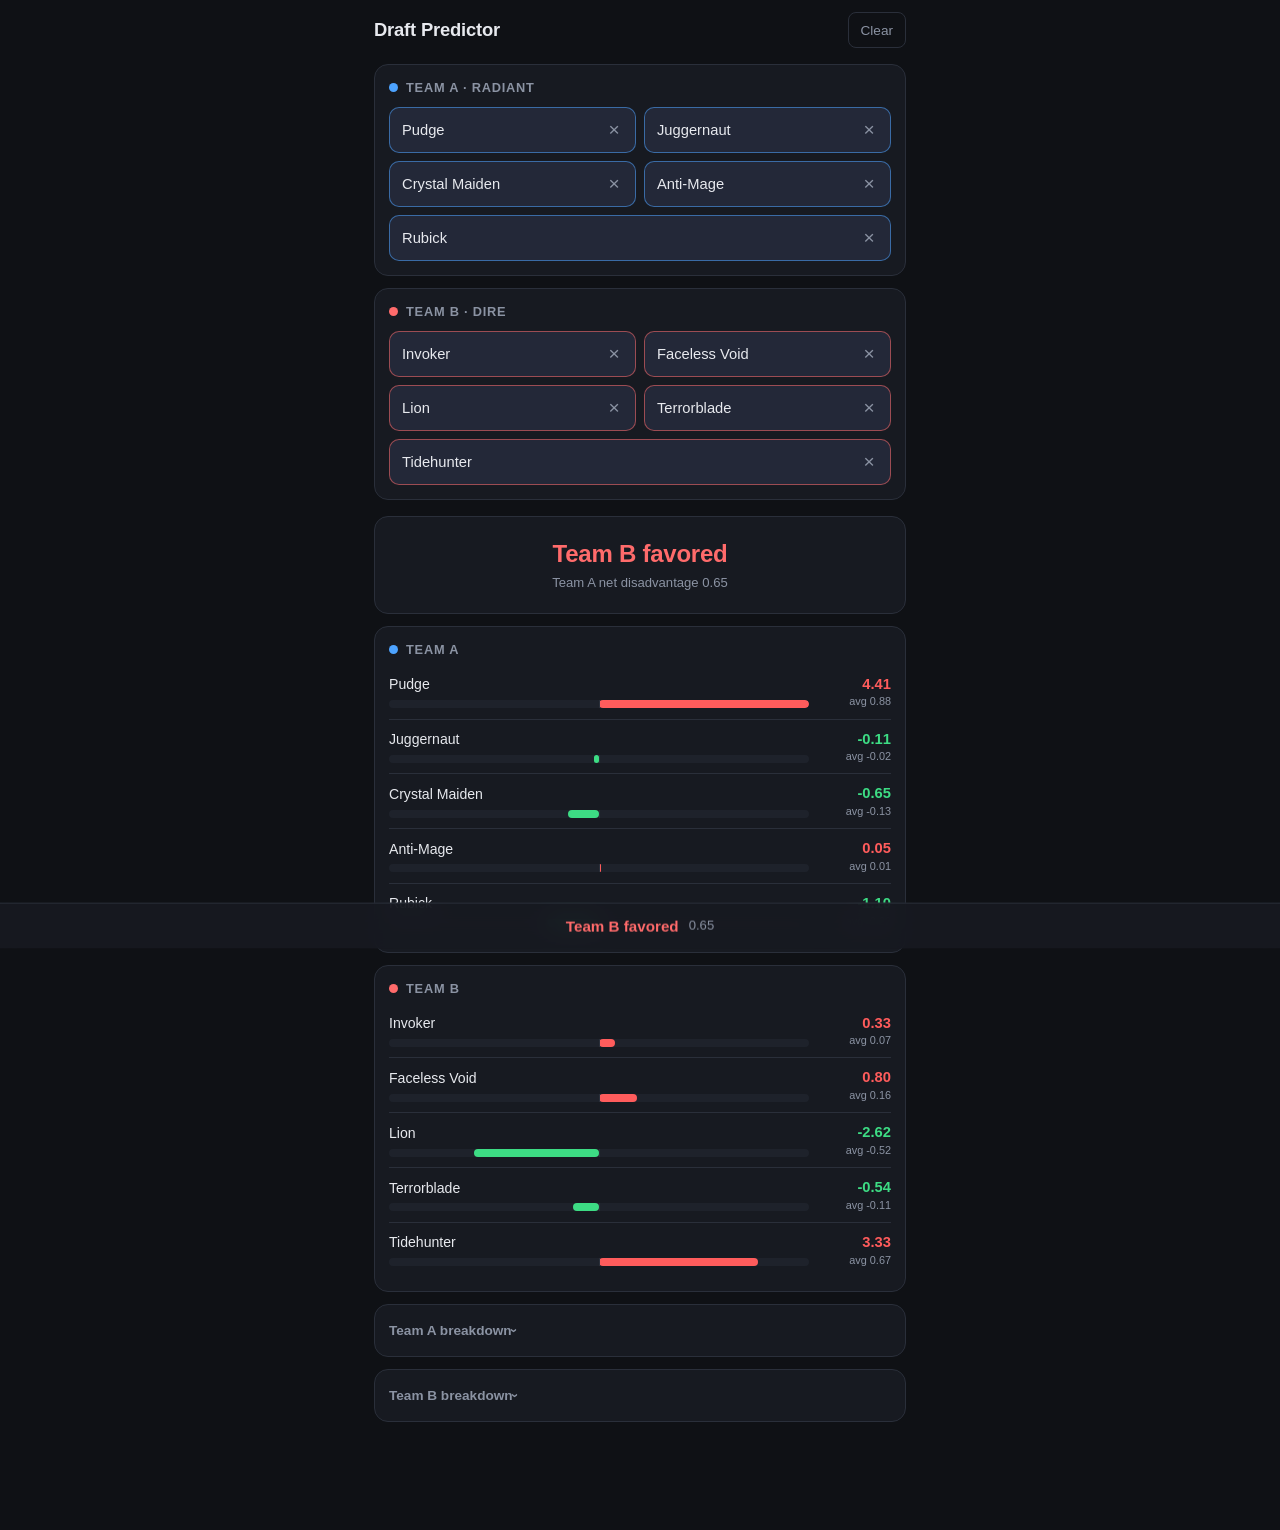
==== index.html @ d9825dd0 "Dota 2 draft predictor: standalone mobile web app Touch-first PWA port of the Flask predictor -- run" ====
<!DOCTYPE html>
<html lang="en">
<head>
  <meta charset="UTF-8">
  <meta name="viewport" content="width=device-width, initial-scale=1, viewport-fit=cover">
  <meta name="theme-color" content="#0f1115">
  <meta name="apple-mobile-web-app-capable" content="yes">
  <meta name="mobile-web-app-capable" content="yes">
  <meta name="apple-mobile-web-app-status-bar-style" content="black-translucent">
  <meta name="apple-mobile-web-app-title" content="Draft Predictor">
  <title>Dota 2 Draft Predictor</title>
  <link rel="manifest" href="manifest.webmanifest">
  <link rel="apple-touch-icon" href="icon-180.png">
  <link rel="icon" href="icon-192.png">
  <link rel="stylesheet" href="style.css">
</head>
<body>
  <div class="app">
    <header>
      <h1>Draft Predictor</h1>
      <button type="button" class="clear-btn" id="clear" disabled>Clear</button>
    </header>

    <section class="team" data-team="a">
      <h2><span class="dot dot-a"></span>Team A &middot; Radiant</h2>
      <div class="slots" id="slots-a"></div>
    </section>

    <section class="team" data-team="b">
      <h2><span class="dot dot-b"></span>Team B &middot; Dire</h2>
      <div class="slots" id="slots-b"></div>
    </section>

    <div id="output"></div>
  </div>

  <div class="mini-verdict" id="mini-verdict" aria-hidden="true"></div>

  <div class="sheet" id="sheet" hidden>
    <div class="sheet-head">
      <input type="search" id="search" placeholder="Search heroes" autocomplete="off"
             autocorrect="off" autocapitalize="off" spellcheck="false">
      <button type="button" id="sheet-cancel">Cancel</button>
    </div>
    <div class="sheet-title" id="sheet-title">Pick a hero</div>
    <div class="hero-list" id="hero-list"></div>
  </div>

  <script src="data.js"></script>
  <script src="app.js"></script>
  <script src="sw-register.js"></script>
</body>
</html>
---- style.css ----
:root {
  --bg: #0f1115;
  --panel: #171a21;
  --panel-2: #1e222b;
  --border: #2a2f3a;
  --text: #e7e9ee;
  --muted: #8b93a3;
  --team-a: #4da3ff;
  --team-b: #ff6b6b;
  --good: #3ddc84;
  --bad: #ff5c5c;
  --safe-top: env(safe-area-inset-top, 0px);
  --safe-bottom: env(safe-area-inset-bottom, 0px);
}

* { box-sizing: border-box; }

html {
  -webkit-text-size-adjust: 100%;
  background: var(--bg);
  color-scheme: dark;
}

body {
  margin: 0;
  font-family: -apple-system, BlinkMacSystemFont, "Segoe UI", Roboto, sans-serif;
  background: var(--bg);
  color: var(--text);
  font-size: 16px;
  line-height: 1.4;
  -webkit-tap-highlight-color: transparent;
  overscroll-behavior-y: contain;
}

button, input {
  font-family: inherit;
  color: inherit;
}

/* Anything tappable gets a finger-sized target and no text selection. */
button {
  min-height: 44px;
  border: none;
  background: none;
  cursor: pointer;
  -webkit-user-select: none;
  user-select: none;
}

.app {
  max-width: 560px;
  margin: 0 auto;
  padding: calc(var(--safe-top) + 12px) 14px calc(var(--safe-bottom) + 96px);
}

/* --- header --- */

header {
  display: flex;
  align-items: center;
  justify-content: space-between;
  gap: 12px;
  margin-bottom: 16px;
}

header h1 {
  font-size: 1.15rem;
  font-weight: 700;
  margin: 0;
  letter-spacing: -0.01em;
}

.clear-btn {
  font-size: 0.85rem;
  color: var(--muted);
  padding: 8px 12px;
  border-radius: 8px;
  border: 1px solid var(--border);
  min-height: 36px;
}

.clear-btn:disabled { opacity: 0.35; }

/* --- team cards --- */

.team {
  background: var(--panel);
  border: 1px solid var(--border);
  border-radius: 14px;
  padding: 14px;
  margin-bottom: 12px;
}

.team h2 {
  font-size: 0.8rem;
  text-transform: uppercase;
  letter-spacing: 0.06em;
  color: var(--muted);
  margin: 0 0 10px;
  display: flex;
  align-items: center;
  gap: 8px;
}

.dot {
  width: 9px;
  height: 9px;
  border-radius: 50%;
  flex: none;
}

.dot-a { background: var(--team-a); }
.dot-b { background: var(--team-b); }

.slots {
  display: grid;
  grid-template-columns: 1fr 1fr;
  gap: 8px;
}

/* 5 slots in a 2-column grid: the last one spans the full width. */
.slots .slot:nth-child(5) { grid-column: 1 / -1; }

.slot {
  display: flex;
  align-items: center;
  gap: 6px;
  width: 100%;
  min-height: 46px;
  padding: 0 6px 0 12px;
  background: var(--panel-2);
  border: 1px solid var(--border);
  border-radius: 10px;
  font-size: 0.92rem;
  text-align: left;
  transition: border-color 0.12s, background 0.12s;
}

.slot .label {
  flex: 1;
  min-width: 0;
  overflow: hidden;
  text-overflow: ellipsis;
  white-space: nowrap;
}

.slot.empty .label { color: var(--muted); }
.slot.filled { background: #232838; }
.team[data-team="a"] .slot.filled { border-color: rgba(77, 163, 255, 0.55); }
.team[data-team="b"] .slot.filled { border-color: rgba(255, 107, 107, 0.55); }
.slot:active { background: #2b3142; }

.slot .remove {
  flex: none;
  width: 30px;
  min-height: 30px;
  height: 30px;
  border-radius: 8px;
  color: var(--muted);
  font-size: 1.2rem;
  line-height: 1;
  display: flex;
  align-items: center;
  justify-content: center;
}

.slot .remove:active { background: rgba(255, 255, 255, 0.08); }

/* --- verdict --- */

.verdict {
  background: var(--panel);
  border: 1px solid var(--border);
  border-radius: 14px;
  padding: 20px 16px;
  text-align: center;
  margin: 16px 0 12px;
}

.verdict .winner {
  font-size: 1.5rem;
  font-weight: 700;
  margin-bottom: 4px;
  letter-spacing: -0.01em;
}

.verdict .winner.team-a { color: var(--team-a); }
.verdict .winner.team-b { color: var(--team-b); }
.verdict .winner.toss-up { color: var(--muted); }

.verdict .total {
  color: var(--muted);
  font-size: 0.82rem;
  font-variant-numeric: tabular-nums;
}

.verdict .hint {
  color: var(--muted);
  font-size: 0.88rem;
}

.verdict .note {
  margin-top: 10px;
  font-size: 0.75rem;
  color: #c9a227;
}

/* Compact copy of the verdict, pinned while the real one is off-screen. */
.mini-verdict {
  position: fixed;
  left: 0;
  right: 0;
  bottom: 0;
  z-index: 40;
  display: flex;
  align-items: center;
  justify-content: center;
  gap: 10px;
  padding: 12px 16px calc(var(--safe-bottom) + 12px);
  background: rgba(23, 26, 33, 0.92);
  -webkit-backdrop-filter: blur(12px);
  backdrop-filter: blur(12px);
  border-top: 1px solid var(--border);
  font-size: 0.95rem;
  font-weight: 600;
  transform: translateY(105%);
  transition: transform 0.2s ease;
}

.mini-verdict.show { transform: translateY(0); }
.mini-verdict .team-a { color: var(--team-a); }
.mini-verdict .team-b { color: var(--team-b); }
.mini-verdict .toss-up { color: var(--muted); }

.mini-verdict .num {
  color: var(--muted);
  font-weight: 500;
  font-size: 0.82rem;
  font-variant-numeric: tabular-nums;
}

/* --- per-hero bars --- */

.bars {
  background: var(--panel);
  border: 1px solid var(--border);
  border-radius: 14px;
  padding: 14px;
  margin-bottom: 12px;
}

.hero-row {
  display: grid;
  grid-template-columns: minmax(0, 1fr) 72px;
  align-items: center;
  gap: 10px;
  padding: 9px 0;
  border-bottom: 1px solid var(--border);
}

.hero-row:last-child { border-bottom: none; }

.hero-row .name {
  font-size: 0.88rem;
  overflow: hidden;
  text-overflow: ellipsis;
  white-space: nowrap;
  margin-bottom: 5px;
}

/* Bars grow from a centre line: left = favourable, right = unfavourable. */
.bar-track {
  position: relative;
  height: 8px;
  background: var(--panel-2);
  border-radius: 5px;
  overflow: hidden;
}

.bar-track::after {
  content: "";
  position: absolute;
  left: 50%;
  top: 0;
  bottom: 0;
  width: 1px;
  background: var(--border);
}

.bar-fill {
  position: absolute;
  top: 0;
  bottom: 0;
  border-radius: 5px;
  transition: left 0.18s, width 0.18s;
}

.bar-fill.good { background: var(--good); }
.bar-fill.bad { background: var(--bad); }

.hero-row .value {
  text-align: right;
  font-variant-numeric: tabular-nums;
}

.hero-row .value .total {
  font-weight: 600;
  font-size: 0.92rem;
}

.hero-row .value .avg {
  font-size: 0.68rem;
  color: var(--muted);
}

.value.good .total { color: var(--good); }
.value.bad .total { color: var(--bad); }
.value.flat .total { color: var(--muted); }

/* --- breakdown tables --- */

details {
  background: var(--panel);
  border: 1px solid var(--border);
  border-radius: 14px;
  padding: 4px 14px;
  margin-bottom: 12px;
}

summary {
  cursor: pointer;
  font-weight: 600;
  font-size: 0.85rem;
  color: var(--muted);
  padding: 12px 0;
  list-style: none;
}

summary::-webkit-details-marker { display: none; }
summary::after { content: " ›"; display: inline-block; transform: rotate(90deg); }
details[open] summary::after { transform: rotate(-90deg); }

table {
  width: 100%;
  border-collapse: collapse;
  margin-bottom: 12px;
  font-size: 0.8rem;
}

th, td {
  text-align: left;
  padding: 6px 4px;
  border-bottom: 1px solid var(--border);
}

th {
  color: var(--muted);
  font-weight: 600;
  font-size: 0.72rem;
  text-transform: uppercase;
  letter-spacing: 0.04em;
}

td:last-child, th:last-child {
  text-align: right;
  font-variant-numeric: tabular-nums;
}

td.good { color: var(--good); }
td.bad { color: var(--bad); }
td.flat { color: var(--muted); }

.footnote {
  color: var(--muted);
  font-size: 0.72rem;
  text-align: center;
  line-height: 1.5;
  margin-top: 18px;
}

/* --- hero picker sheet --- */

.sheet {
  position: fixed;
  inset: 0;
  z-index: 100;
  display: flex;
  flex-direction: column;
  background: var(--bg);
  padding-top: var(--safe-top);
}

.sheet[hidden] { display: none; }

.sheet-head {
  display: flex;
  align-items: center;
  gap: 10px;
  padding: 10px 14px;
  border-bottom: 1px solid var(--border);
}

.sheet-head input {
  flex: 1;
  min-width: 0;
  /* 16px keeps iOS Safari from zooming the page when the field is focused. */
  font-size: 16px;
  padding: 11px 14px;
  background: var(--panel-2);
  border: 1px solid var(--border);
  border-radius: 10px;
}

.sheet-head input:focus {
  outline: none;
  border-color: var(--team-a);
}

.sheet-head button {
  flex: none;
  color: var(--team-a);
  font-size: 0.95rem;
  padding: 0 4px;
}

.sheet-title {
  padding: 10px 16px 4px;
  font-size: 0.75rem;
  text-transform: uppercase;
  letter-spacing: 0.06em;
  color: var(--muted);
}

.hero-list {
  flex: 1;
  overflow-y: auto;
  -webkit-overflow-scrolling: touch;
  padding: 4px 8px calc(var(--safe-bottom) + 20px);
}

.hero-option {
  display: flex;
  align-items: center;
  justify-content: space-between;
  gap: 10px;
  width: 100%;
  min-height: 48px;
  padding: 0 12px;
  border-radius: 10px;
  font-size: 0.98rem;
  text-align: left;
}

.hero-option:active { background: var(--panel-2); }
.hero-option.taken { color: var(--muted); }

.hero-option .taken-tag {
  font-size: 0.7rem;
  text-transform: uppercase;
  letter-spacing: 0.05em;
  padding: 3px 7px;
  border-radius: 6px;
  border: 1px solid var(--border);
  flex: none;
}

.hero-option .taken-tag.a { color: var(--team-a); border-color: rgba(77, 163, 255, 0.4); }
.hero-option .taken-tag.b { color: var(--team-b); border-color: rgba(255, 107, 107, 0.4); }

.empty-msg {
  color: var(--muted);
  text-align: center;
  padding: 32px 16px;
  font-size: 0.9rem;
}
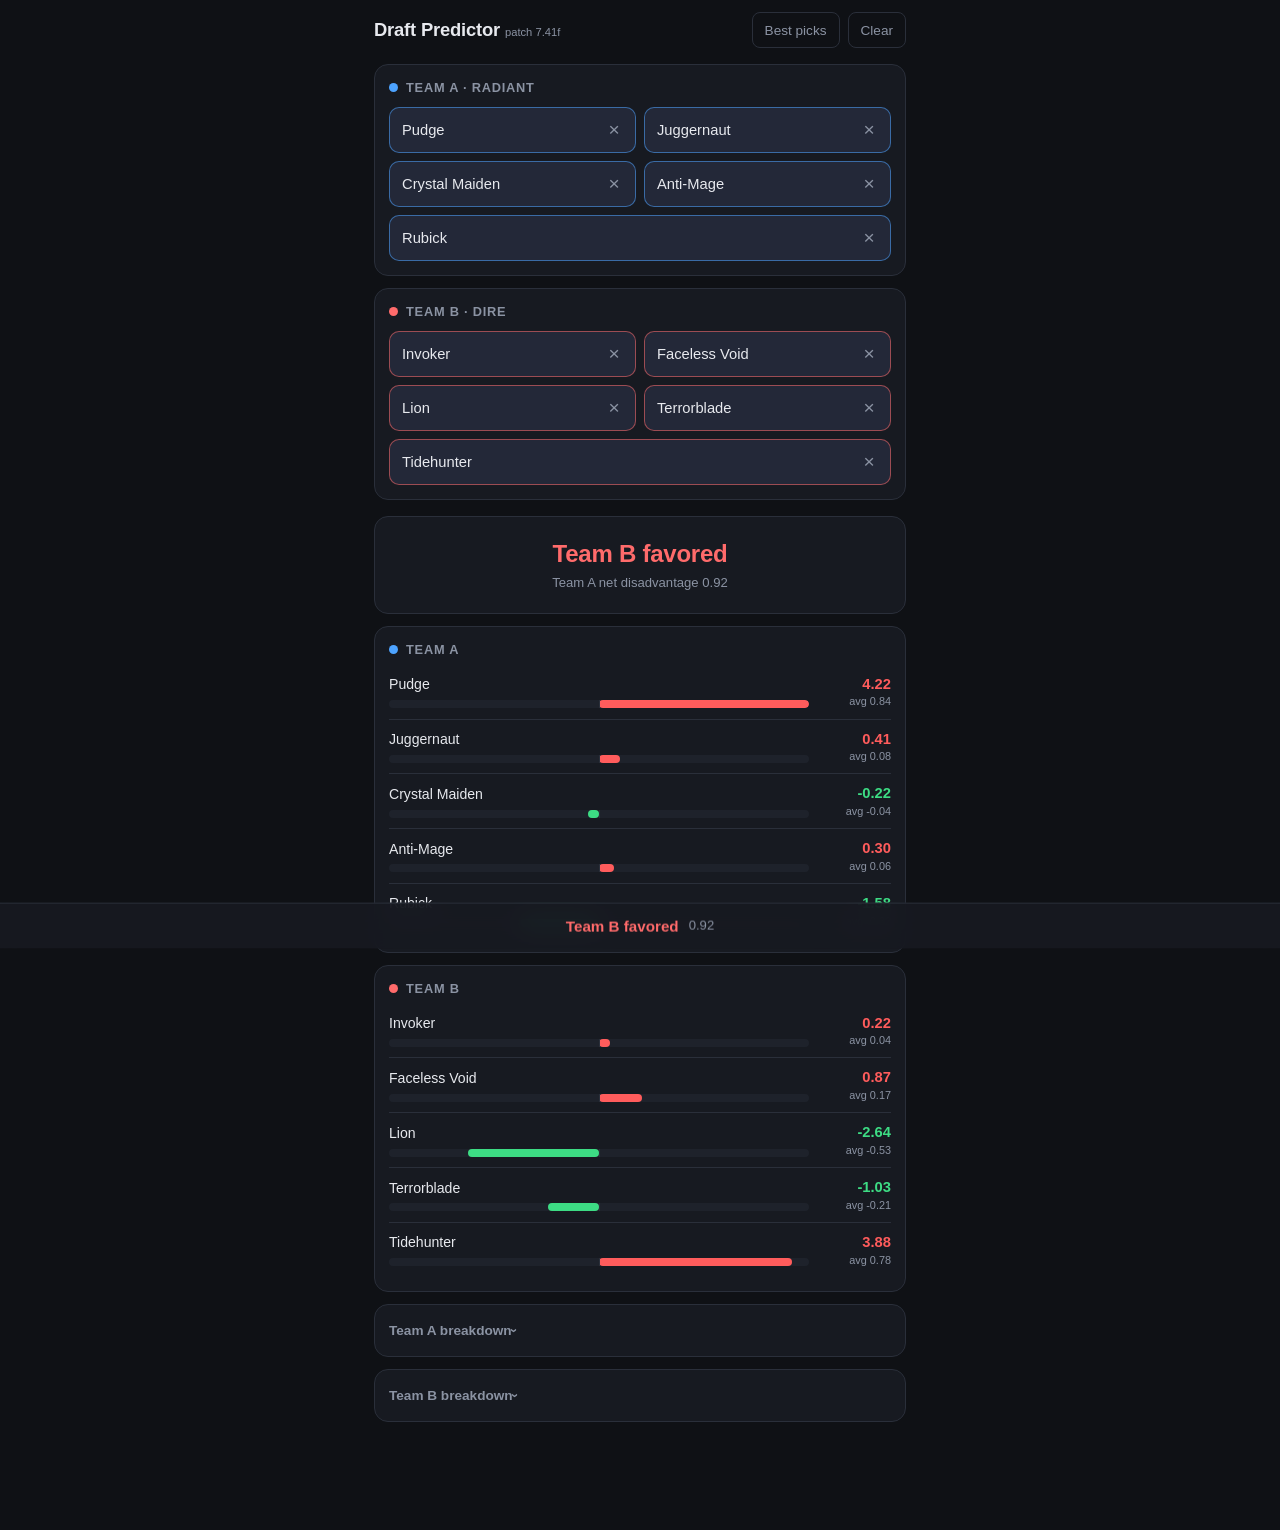
==== commit 78432bf5: "Add Best picks panel, w_diff column, 7.41f data - Best picks: port of MatchupModel.suggest_picks() w" ====
--- a/index.html
+++ b/index.html
@@ -17,8 +17,11 @@
 <body>
   <div class="app">
     <header>
-      <h1>Draft Predictor</h1>
-      <button type="button" class="clear-btn" id="clear" disabled>Clear</button>
+      <h1>Draft Predictor <span class="patch" id="patch"></span></h1>
+      <div class="header-actions">
+        <button type="button" class="head-btn" id="picks-btn" aria-pressed="false">Best picks</button>
+        <button type="button" class="head-btn" id="clear" disabled>Clear</button>
+      </div>
     </header>
 
     <section class="team" data-team="a">
@@ -29,6 +32,19 @@
     <section class="team" data-team="b">
       <h2><span class="dot dot-b"></span>Team B &middot; Dire</h2>
       <div class="slots" id="slots-b"></div>
+    </section>
+
+    <section class="picks" id="picks" hidden>
+      <div class="picks-head">
+        <h2>Best picks</h2>
+        <div class="count-toggle" id="count-toggle" role="group" aria-label="Number of picks"></div>
+      </div>
+      <div class="team-switch" id="team-switch" role="group" aria-label="Suggest for">
+        <button type="button" data-team="a"><span class="dot dot-a"></span>Team A</button>
+        <button type="button" data-team="b"><span class="dot dot-b"></span>Team B</button>
+      </div>
+      <p class="picks-help">How much each hero would shift its team's net disadvantage if added. More negative = a stronger counter. Tap one to add it.</p>
+      <div id="picks-list"></div>
     </section>
 
     <div id="output"></div>
--- a/style.css
+++ b/style.css
@@ -70,7 +70,19 @@
   letter-spacing: -0.01em;
 }
 
-.clear-btn {
+header .patch {
+  font-size: 0.7rem;
+  font-weight: 500;
+  color: var(--muted);
+  letter-spacing: 0;
+}
+
+.header-actions {
+  display: flex;
+  gap: 8px;
+}
+
+.head-btn {
   font-size: 0.85rem;
   color: var(--muted);
   padding: 8px 12px;
@@ -79,7 +91,8 @@
   min-height: 36px;
 }
 
-.clear-btn:disabled { opacity: 0.35; }
+.head-btn:disabled { opacity: 0.35; }
+.head-btn[aria-pressed="true"] { color: var(--text); background: var(--panel-2); border-color: var(--muted); }
 
 /* --- team cards --- */
 
@@ -378,6 +391,132 @@
   margin-top: 18px;
 }
 
+th.w-diff, td.w-diff { color: var(--muted); }
+td.w-diff.good { color: var(--good); }
+td.w-diff.bad { color: var(--bad); }
+
+/* --- best picks --- */
+
+.picks {
+  background: var(--panel);
+  border: 1px solid var(--border);
+  border-radius: 14px;
+  padding: 14px;
+  margin-bottom: 12px;
+}
+
+.picks[hidden] { display: none; }
+
+.picks-head {
+  display: flex;
+  align-items: center;
+  justify-content: space-between;
+  gap: 10px;
+  margin-bottom: 10px;
+}
+
+.picks-head h2 {
+  font-size: 0.8rem;
+  text-transform: uppercase;
+  letter-spacing: 0.06em;
+  color: var(--muted);
+  margin: 0;
+}
+
+.count-toggle, .team-switch {
+  display: flex;
+  background: var(--panel-2);
+  border: 1px solid var(--border);
+  border-radius: 9px;
+  padding: 2px;
+}
+
+.count-toggle button {
+  min-height: 32px;
+  min-width: 34px;
+  padding: 0 6px;
+  border-radius: 7px;
+  font-size: 0.8rem;
+  color: var(--muted);
+  font-variant-numeric: tabular-nums;
+}
+
+.team-switch button {
+  flex: 1;
+  min-height: 38px;
+  border-radius: 7px;
+  font-size: 0.88rem;
+  color: var(--muted);
+  display: flex;
+  align-items: center;
+  justify-content: center;
+  gap: 8px;
+}
+
+.count-toggle button.active,
+.team-switch button.active { background: #2b3142; color: var(--text); }
+
+.picks-help {
+  color: var(--muted);
+  font-size: 0.75rem;
+  margin: 10px 0 4px;
+}
+
+.picks-note {
+  color: #c9a227;
+  font-size: 0.75rem;
+  margin: 8px 0 0;
+}
+
+.pick-row {
+  display: grid;
+  grid-template-columns: 24px minmax(0, 1fr) 64px;
+  align-items: center;
+  gap: 8px;
+  width: 100%;
+  padding: 8px 0;
+  border-bottom: 1px solid var(--border);
+  text-align: left;
+}
+
+.pick-row:last-child { border-bottom: none; }
+.pick-row:active:not(:disabled) { background: var(--panel-2); }
+.pick-row:disabled { cursor: default; }
+
+.pick-row .rank {
+  color: var(--muted);
+  font-size: 0.75rem;
+  text-align: right;
+  font-variant-numeric: tabular-nums;
+}
+
+.pick-row .name {
+  font-size: 0.88rem;
+  overflow: hidden;
+  text-overflow: ellipsis;
+  white-space: nowrap;
+  margin-bottom: 5px;
+}
+
+.pick-row .low-sample {
+  font-size: 0.62rem;
+  text-transform: uppercase;
+  letter-spacing: 0.04em;
+  color: #c9a227;
+  margin-left: 6px;
+}
+
+.pick-row .score {
+  text-align: right;
+  font-weight: 600;
+  font-size: 0.92rem;
+  font-variant-numeric: tabular-nums;
+}
+
+.pick-row .score.good { color: var(--good); }
+.pick-row .score.bad { color: var(--bad); }
+.pick-row .score.flat { color: var(--muted); }
+
 /* --- hero picker sheet --- */
 
 .sheet {
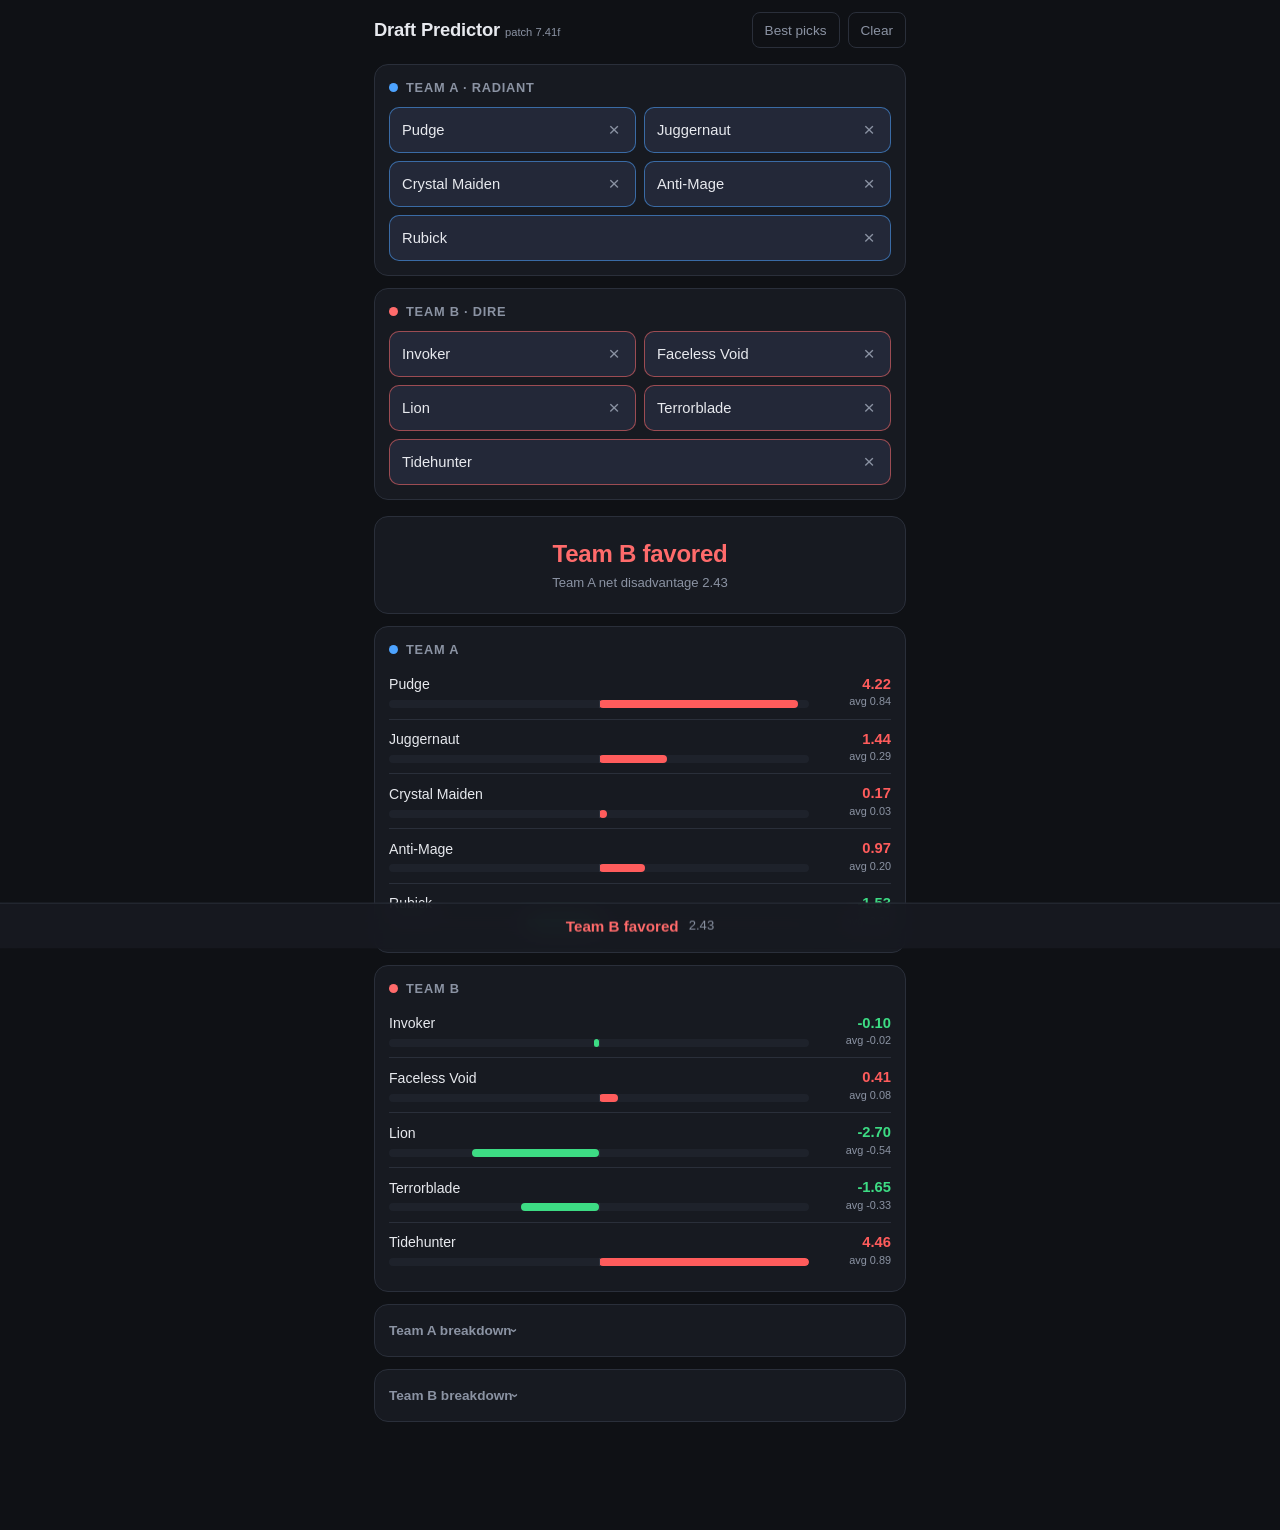
==== commit 1e5a92f3: "Add role filter to Best picks Each team gets All/Carry/Mid/Offlane/Support chips (multi-select) that" ====
--- a/index.html
+++ b/index.html
@@ -43,6 +43,7 @@
         <button type="button" data-team="a"><span class="dot dot-a"></span>Team A</button>
         <button type="button" data-team="b"><span class="dot dot-b"></span>Team B</button>
       </div>
+      <div class="role-filter" id="role-filter" role="group" aria-label="Roles"></div>
       <p class="picks-help">How much each hero would shift its team's net disadvantage if added. More negative = a stronger counter. Tap one to add it.</p>
       <div id="picks-list"></div>
     </section>
--- a/style.css
+++ b/style.css
@@ -612,3 +612,44 @@
   padding: 32px 16px;
   font-size: 0.9rem;
 }
+
+/* role filter + tags (best picks) */
+
+.role-filter {
+  display: flex;
+  flex-wrap: wrap;
+  gap: 6px;
+  margin-top: 10px;
+}
+
+.role-filter button {
+  min-height: 32px;
+  padding: 0 12px;
+  border: 1px solid var(--border);
+  border-radius: 999px;
+  background: var(--panel-2);
+  font-size: 0.8rem;
+  color: var(--muted);
+}
+
+.role-filter button.active {
+  background: rgba(124, 92, 255, 0.15);
+  border-color: #7c5cff;
+  color: #b7a6ff;
+}
+
+.pick-row .role-tags { margin: -2px 0 5px; line-height: 1; }
+
+.pick-row .role-tag {
+  display: inline-block;
+  margin-right: 4px;
+  padding: 2px 5px;
+  font-size: 0.58rem;
+  text-transform: uppercase;
+  letter-spacing: 0.03em;
+  color: var(--muted);
+  background: var(--panel-2);
+  border-radius: 4px;
+}
+
+.pick-row .role-tag.match { color: #b7a6ff; background: rgba(124, 92, 255, 0.15); }
